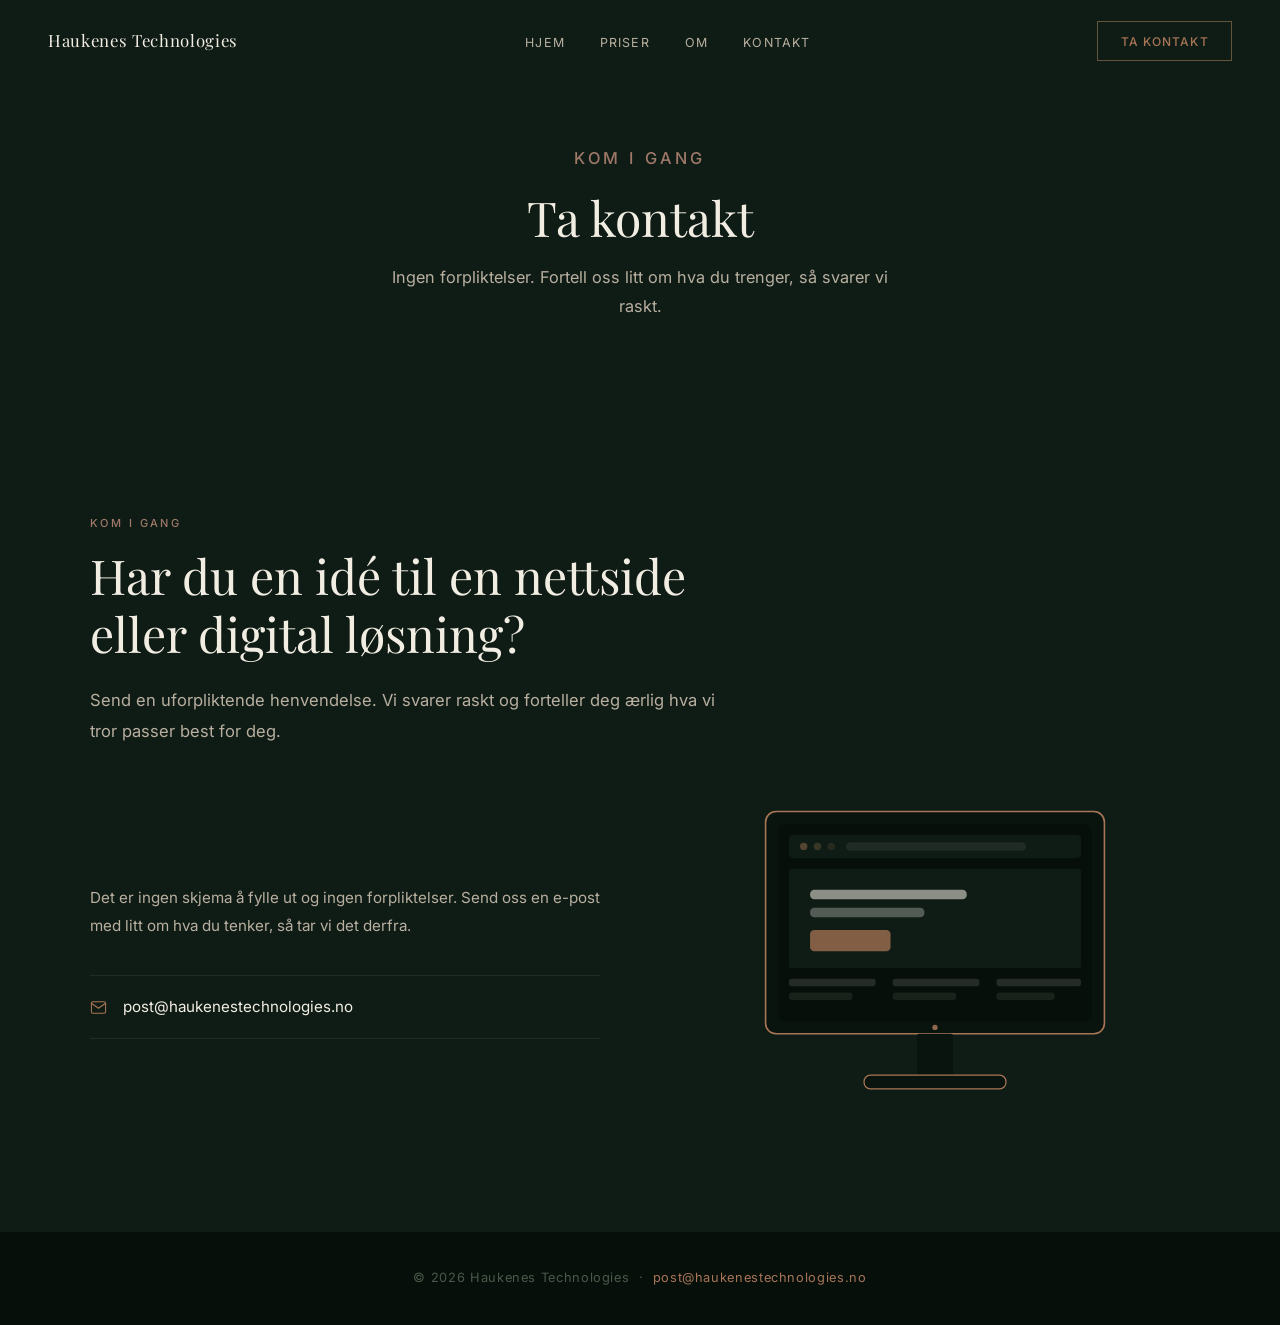
==== kontakt.html @ 160ecee9 "Restructure site into multiple pages - index.html: shorter, conversion-focused — new hero title, val" ====
<!DOCTYPE html>
<html lang="no">
<head>
  <meta charset="UTF-8" />
  <meta name="viewport" content="width=device-width, initial-scale=1.0" />
  <title>Kontakt – Haukenes Technologies</title>
  <meta name="description" content="Ta kontakt med Haukenes Technologies. Send en uforpliktende e-post, så svarer vi raskt." />
  <link rel="preconnect" href="https://fonts.googleapis.com" />
  <link rel="preconnect" href="https://fonts.gstatic.com" crossorigin />
  <link href="https://fonts.googleapis.com/css2?family=Inter:wght@300;400;500;600&family=Playfair+Display:ital,wght@0,400;0,500;1,400&display=swap" rel="stylesheet" />
  <link rel="stylesheet" href="public/style.css" />
</head>
<body>

<!-- NAV -->
<nav id="main-nav">
  <a href="/" class="nav-logo">Haukenes Technologies</a>
  <button class="nav-toggle" id="nav-toggle" aria-label="Meny" aria-expanded="false">
    <span></span><span></span><span></span>
  </button>
  <ul class="nav-links" id="nav-links">
    <li><a href="/">Hjem</a></li>
    <li><a href="priser.html">Priser</a></li>
    <li><a href="om.html">Om</a></li>
    <li><a href="kontakt.html">Kontakt</a></li>
    <li class="nav-cta-item">
      <a href="mailto:post@haukenestechnologies.no" class="btn-primary" style="font-size:0.8rem;">Ta kontakt</a>
    </li>
  </ul>
  <a href="mailto:post@haukenestechnologies.no" class="nav-cta">Ta kontakt</a>
</nav>

<!-- PAGE HERO -->
<div class="page-hero">
  <div class="container">
    <p class="section-label">Kom i gang</p>
    <h1>Ta kontakt</h1>
    <p>Ingen forpliktelser. Fortell oss litt om hva du trenger, så svarer vi raskt.</p>
  </div>
</div>

<!-- CONTACT -->
<section id="contact">
  <div class="container">
    <p class="section-label">Kom i gang</p>
    <h2>Har du en idé til en nettside<br>eller digital løsning?</h2>
    <p class="lead">Send en uforpliktende henvendelse. Vi svarer raskt og forteller deg ærlig hva vi tror passer best for deg.</p>
    <div class="contact-grid">
      <div class="contact-left">
        <p>Det er ingen skjema å fylle ut og ingen forpliktelser. Send oss en e-post med litt om hva du tenker, så tar vi det derfra.</p>
        <div class="contact-detail">
          <svg width="17" height="17" viewBox="0 0 24 24" fill="none" stroke="currentColor" stroke-width="1.5" stroke-linecap="round" stroke-linejoin="round">
            <path d="M4 4h16c1.1 0 2 .9 2 2v12c0 1.1-.9 2-2 2H4c-1.1 0-2-.9-2-2V6c0-1.1.9-2 2-2z"/><polyline points="22,6 12,13 2,6"/>
          </svg>
          <a href="mailto:post@haukenestechnologies.no">post@haukenestechnologies.no</a>
        </div>
      </div>
      <div class="contact-monitor">
        <svg viewBox="0 0 340 300" fill="none" xmlns="http://www.w3.org/2000/svg" aria-hidden="true">
          <rect x="10" y="8" width="320" height="210" rx="10" fill="#0A140E" stroke="#A87556" stroke-width="1.5"/>
          <rect x="22" y="20" width="296" height="186" rx="5" fill="#060F0A"/>
          <rect x="32" y="30" width="276" height="22" rx="4" fill="#0F1C15"/>
          <circle cx="46" cy="41" r="3.5" fill="#A87556" opacity="0.45"/>
          <circle cx="59" cy="41" r="3.5" fill="#A87556" opacity="0.28"/>
          <circle cx="72" cy="41" r="3.5" fill="#A87556" opacity="0.16"/>
          <rect x="86" y="37" width="170" height="8" rx="4" fill="#F2EDE3" opacity="0.07"/>
          <rect x="32" y="62" width="276" height="94" rx="3" fill="#0F1C15"/>
          <rect x="52" y="82" width="148" height="9" rx="4" fill="#F2EDE3" opacity="0.55"/>
          <rect x="52" y="99" width="108" height="9" rx="4" fill="#F2EDE3" opacity="0.3"/>
          <rect x="52" y="120" width="76" height="20" rx="4" fill="#A87556" opacity="0.75"/>
          <rect x="32" y="166" width="82" height="7" rx="3" fill="#F2EDE3" opacity="0.13"/>
          <rect x="32" y="179" width="60" height="7" rx="3" fill="#F2EDE3" opacity="0.08"/>
          <rect x="130" y="166" width="82" height="7" rx="3" fill="#F2EDE3" opacity="0.13"/>
          <rect x="130" y="179" width="60" height="7" rx="3" fill="#F2EDE3" opacity="0.08"/>
          <rect x="228" y="166" width="80" height="7" rx="3" fill="#F2EDE3" opacity="0.13"/>
          <rect x="228" y="179" width="55" height="7" rx="3" fill="#F2EDE3" opacity="0.08"/>
          <circle cx="170" cy="212" r="2.5" fill="#A87556" opacity="0.85"/>
          <rect x="153" y="218" width="34" height="42" rx="2" fill="#0A140E"/>
          <rect x="103" y="257" width="134" height="13" rx="6" fill="#0A140E" stroke="#A87556" stroke-width="1.2"/>
        </svg>
      </div>
    </div>
  </div>
</section>

<!-- FOOTER -->
<footer>
  <p>
    &copy; 2026 Haukenes Technologies &nbsp;&middot;&nbsp;
    <a href="mailto:post@haukenestechnologies.no">post@haukenestechnologies.no</a>
  </p>
</footer>

<script>
  const nav = document.getElementById('main-nav');
  const updateNav = () => nav.classList.toggle('scrolled', window.scrollY > 60);
  updateNav();
  window.addEventListener('scroll', updateNav, { passive: true });

  const toggle = document.getElementById('nav-toggle');
  const links  = document.getElementById('nav-links');
  toggle.addEventListener('click', () => {
    const open = links.classList.toggle('open');
    toggle.classList.toggle('open', open);
    toggle.setAttribute('aria-expanded', open);
    document.body.style.overflow = open ? 'hidden' : '';
  });
  links.querySelectorAll('a').forEach(a => {
    a.addEventListener('click', () => {
      links.classList.remove('open');
      toggle.classList.remove('open');
      toggle.setAttribute('aria-expanded', 'false');
      document.body.style.overflow = '';
    });
  });
</script>
</body>
</html>
---- public/style.css ----
*, *::before, *::after { box-sizing: border-box; margin: 0; padding: 0; }

:root {
  --navy:         #0F1C15;
  --beige:        #F2EDE3;
  --gold:         #A87556;
  --gold-light:   #C08D6E;
  --rose:         #9E7868;
  --gray-beige:   #B8AFA0;
  --muted:        #3A4D40;
  --border:       #DDD8CC;
  --light-bg:     #F7F3EB;
  --white:        #ffffff;
  --tier-bronze:  #9E6B3A;
  --tier-silver:  #7A8E88;
  --tier-gold:    #9A841E;
}

html { scroll-behavior: smooth; }

body {
  font-family: 'Inter', sans-serif;
  background: var(--light-bg);
  color: var(--navy);
  line-height: 1.75;
  font-size: 16px;
}

/* ── NAV ─────────────────────────────────────── */
nav {
  position: fixed;
  top: 0; left: 0; right: 0;
  z-index: 100;
  display: flex;
  align-items: center;
  justify-content: space-between;
  padding: 1.3rem 3rem;
  transition: background 0.4s, backdrop-filter 0.4s, box-shadow 0.4s;
}
nav.scrolled {
  background: rgba(15,28,21,0.94);
  backdrop-filter: blur(12px);
  box-shadow: 0 1px 0 rgba(255,255,255,0.06);
}
.nav-logo {
  font-family: 'Playfair Display', serif;
  font-size: 1.05rem;
  color: var(--beige);
  letter-spacing: 0.04em;
  text-decoration: none;
  flex-shrink: 0;
}
.nav-links {
  display: flex;
  gap: 2.2rem;
  list-style: none;
}
.nav-links a {
  color: var(--gray-beige);
  text-decoration: none;
  font-size: 0.78rem;
  font-weight: 400;
  letter-spacing: 0.09em;
  text-transform: uppercase;
  transition: color 0.2s;
}
.nav-links a:hover { color: var(--gold); }
.nav-cta-item { display: none; }

.nav-cta {
  display: inline-block;
  padding: 0.55rem 1.4rem;
  border: 1px solid rgba(171,132,91,0.55);
  color: var(--gold);
  text-decoration: none;
  font-size: 0.75rem;
  font-weight: 500;
  letter-spacing: 0.09em;
  text-transform: uppercase;
  transition: background 0.2s, color 0.2s;
}
.nav-cta:hover { background: var(--gold); color: var(--white); }

.nav-toggle {
  display: none;
  flex-direction: column;
  gap: 5px;
  background: none;
  border: none;
  cursor: pointer;
  padding: 4px;
  z-index: 101;
}
.nav-toggle span {
  display: block;
  width: 24px;
  height: 1.5px;
  background: var(--beige);
  transition: transform 0.3s, opacity 0.3s;
}
.nav-toggle.open span:nth-child(1) { transform: translateY(6.5px) rotate(45deg); }
.nav-toggle.open span:nth-child(2) { opacity: 0; }
.nav-toggle.open span:nth-child(3) { transform: translateY(-6.5px) rotate(-45deg); }

/* ── HERO ─────────────────────────────────────── */
#hero {
  position: relative;
  height: 100vh;
  min-height: 600px;
  display: flex;
  align-items: center;
  justify-content: center;
  overflow: hidden;
  background: var(--navy);
}
.hero-video {
  position: absolute;
  inset: 0;
  width: 100%;
  height: 100%;
  object-fit: cover;
  opacity: 0;
  transition: opacity 1.4s ease-in-out;
}
.hero-video.active { opacity: 0.48; }
.hero-overlay {
  position: absolute;
  inset: 0;
  background: linear-gradient(
    160deg,
    rgba(15,28,21,0.5) 0%,
    rgba(15,28,21,0.65) 55%,
    rgba(15,28,21,0.9) 100%
  );
}
.hero-content {
  position: relative;
  z-index: 2;
  text-align: center;
  padding: 0 1.5rem;
  max-width: 820px;
}
.hero-title {
  font-family: 'Playfair Display', serif;
  font-size: clamp(2.2rem, 5vw, 3.8rem);
  color: var(--beige);
  font-weight: 400;
  line-height: 1.15;
  letter-spacing: 0.01em;
  margin-bottom: 1.6rem;
}
.hero-sub {
  font-size: clamp(0.92rem, 1.7vw, 1.06rem);
  color: var(--gray-beige);
  font-weight: 300;
  max-width: 520px;
  margin: 0 auto 3rem;
  line-height: 1.85;
  opacity: 0.88;
}
.hero-cta {
  display: flex;
  gap: 1rem;
  justify-content: center;
  flex-wrap: wrap;
}

.scroll-hint {
  position: absolute;
  bottom: 2.8rem;
  left: 50%;
  transform: translateX(-50%);
  z-index: 2;
  display: flex;
  flex-direction: column;
  align-items: center;
  gap: 8px;
  color: var(--gray-beige);
  font-size: 0.62rem;
  letter-spacing: 0.16em;
  text-transform: uppercase;
  opacity: 0.4;
}
.scroll-hint::after {
  content: '';
  display: block;
  width: 1px;
  height: 40px;
  background: var(--gray-beige);
  animation: scrollLine 1.8s ease-in-out infinite;
}
@keyframes scrollLine {
  0%   { opacity: 0; transform: scaleY(0); transform-origin: top; }
  50%  { opacity: 1; transform: scaleY(1); transform-origin: top; }
  100% { opacity: 0; transform: scaleY(1); transform-origin: bottom; }
}

/* ── PAGE HERO (sub-pages) ───────────────────── */
.page-hero {
  background: var(--navy);
  padding: 9rem 1.5rem 5rem;
  text-align: center;
}
.page-hero .section-label { color: var(--rose); margin-bottom: 1rem; }
.page-hero h1 {
  font-family: 'Playfair Display', serif;
  font-size: clamp(2rem, 4vw, 3rem);
  color: var(--beige);
  font-weight: 400;
  line-height: 1.2;
  margin-bottom: 1rem;
}
.page-hero p {
  color: var(--gray-beige);
  font-size: 1.02rem;
  max-width: 540px;
  margin: 0 auto;
  line-height: 1.8;
}

/* ── BUTTONS ─────────────────────────────────── */
.btn-primary {
  display: inline-block;
  padding: 0.9rem 2.4rem;
  background: rgba(168,117,86,0.72);
  color: var(--beige);
  text-decoration: none;
  font-size: 0.8rem;
  font-weight: 500;
  letter-spacing: 0.1em;
  text-transform: uppercase;
  border: 1px solid rgba(168,117,86,0.4);
  cursor: pointer;
  transition: background 0.25s, transform 0.2s;
}
.btn-primary:hover { background: rgba(168,117,86,0.88); transform: translateY(-1px); }

.btn-outline {
  display: inline-block;
  padding: 0.9rem 2.4rem;
  border: 1px solid rgba(171,132,91,0.65);
  color: var(--gold);
  text-decoration: none;
  font-size: 0.8rem;
  font-weight: 500;
  letter-spacing: 0.1em;
  text-transform: uppercase;
  background: transparent;
  cursor: pointer;
  transition: background 0.25s, color 0.25s, border-color 0.25s, transform 0.2s;
}
.btn-outline:hover { background: var(--gold); color: var(--white); border-color: var(--gold); transform: translateY(-1px); }

.btn-outline-light {
  display: inline-block;
  padding: 0.9rem 2.4rem;
  border: 1px solid rgba(237,234,226,0.35);
  color: var(--beige);
  text-decoration: none;
  font-size: 0.8rem;
  font-weight: 500;
  letter-spacing: 0.1em;
  text-transform: uppercase;
  background: transparent;
  cursor: pointer;
  transition: background 0.25s, border-color 0.25s, transform 0.2s;
}
.btn-outline-light:hover { background: rgba(255,255,255,0.08); border-color: rgba(237,234,226,0.6); transform: translateY(-1px); }

/* ── SHARED ───────────────────────────────────── */
section { padding: 7rem 1.5rem; }
.container { max-width: 1100px; margin: 0 auto; }

.section-label {
  font-size: 0.69rem;
  letter-spacing: 0.22em;
  text-transform: uppercase;
  color: var(--gold);
  font-weight: 500;
  margin-bottom: 0.9rem;
}
h2 {
  font-family: 'Playfair Display', serif;
  font-size: clamp(1.9rem, 4vw, 3rem);
  font-weight: 400;
  line-height: 1.2;
  margin-bottom: 1.4rem;
  color: var(--navy);
}
.lead {
  font-size: 1.04rem;
  color: var(--muted);
  max-width: 640px;
  line-height: 1.85;
}

/* ── SERVICES ─────────────────────────────────── */
#services { background: var(--light-bg); }

.value-grid {
  display: grid;
  grid-template-columns: repeat(4, 1fr);
  gap: 1.5rem;
  margin-top: 3.5rem;
}
.value-card {
  background: var(--white);
  border: 1px solid var(--border);
  border-radius: 3px;
  padding: 2.4rem 2rem 2.2rem;
  display: flex;
  flex-direction: column;
  gap: 1.2rem;
  transition: transform 0.24s ease, box-shadow 0.24s ease;
}
.value-card:hover {
  transform: translateY(-4px);
  box-shadow: 0 8px 28px rgba(15,28,21,0.08);
}
.value-icon { width: 52px; height: 52px; color: var(--gold); flex-shrink: 0; }
.value-card h3 {
  font-family: 'Playfair Display', serif;
  font-size: 1.15rem;
  font-weight: 400;
  color: var(--navy);
  margin: 0;
}
.value-card p { font-size: 0.885rem; color: var(--muted); line-height: 1.8; margin: 0; }

/* ── PRICE TEASER ─────────────────────────────── */
#price-teaser { background: var(--beige); }

.price-teaser-grid {
  display: grid;
  grid-template-columns: repeat(3, 1fr);
  margin-top: 2.5rem;
  margin-bottom: 2.5rem;
  border: 1px solid var(--border);
  border-radius: 3px;
  overflow: hidden;
}
.price-teaser-card {
  padding: 2.2rem 2rem;
  display: flex;
  flex-direction: column;
  gap: 0.5rem;
  border-right: 1px solid var(--border);
  background: var(--white);
}
.price-teaser-card:last-child { border-right: none; }
.price-teaser-card.featured { background: #F0E9DE; }
.ptc-name {
  font-size: 0.72rem;
  letter-spacing: 0.1em;
  color: var(--muted);
  text-transform: uppercase;
  font-weight: 500;
}
.ptc-price {
  font-family: 'Playfair Display', serif;
  font-size: 1.8rem;
  color: var(--navy);
  font-weight: 400;
}
.ptc-price strong { font-weight: 500; }
.ptc-label { font-size: 0.7rem; color: var(--rose); letter-spacing: 0.04em; }
.price-teaser-cta { text-align: center; }

/* ── PROCESS ──────────────────────────────────── */
#process { background: var(--navy); }
#process h2 { color: var(--beige); }
#process .section-label { color: var(--rose); }
#process .lead { color: var(--gray-beige); max-width: 620px; }

.tier-grid {
  display: grid;
  grid-template-columns: 1fr 56px 1fr 56px 1fr;
  align-items: start;
  margin-top: 4rem;
  gap: 0;
}
.tier-connector {
  display: flex;
  align-items: center;
  justify-content: center;
  padding-top: 88px;
}
.tier-connector svg { opacity: 0.28; }
.tier-card { display: flex; flex-direction: column; align-items: center; gap: 1.6rem; }
.tier-monitor {
  width: 100%;
  max-width: 260px;
  height: auto;
  display: block;
  transition: transform 0.28s ease, filter 0.28s ease;
}
.tier-card:hover .tier-monitor { transform: translateY(-5px); filter: brightness(1.1); }
.tier-badge {
  font-size: 0.62rem;
  letter-spacing: 0.2em;
  text-transform: uppercase;
  font-weight: 600;
  padding: 0.3rem 1rem;
  border-radius: 2px;
}
.tier-card--bronze .tier-badge { color: var(--tier-bronze); border: 1px solid rgba(158,107,58,0.45); background: rgba(158,107,58,0.07); }
.tier-card--silver .tier-badge { color: var(--tier-silver); border: 1px solid rgba(122,142,136,0.45); background: rgba(122,142,136,0.07); }
.tier-card--gold   .tier-badge { color: var(--tier-gold);   border: 1px solid rgba(154,132,30,0.45);  background: rgba(154,132,30,0.07); }
.tier-info { text-align: center; max-width: 260px; }
.tier-info h3 { font-family: 'Playfair Display', serif; font-size: 1.25rem; font-weight: 400; color: var(--beige); margin-bottom: 0.3rem; }
.tier-info h4 { font-size: 0.72rem; font-weight: 500; letter-spacing: 0.1em; text-transform: uppercase; color: var(--gray-beige); margin-bottom: 0.9rem; }
.tier-info p { font-size: 0.855rem; color: var(--gray-beige); line-height: 1.8; }

/* ── PRICING ──────────────────────────────────── */
#pricing { background: var(--beige); }

.pricing-grid {
  display: grid;
  grid-template-columns: repeat(3, 1fr);
  gap: 1.5rem;
  margin-top: 3.5rem;
  align-items: stretch;
}
.price-card {
  background: var(--white);
  border: 1px solid var(--border);
  border-radius: 3px;
  padding: 2.4rem 2.2rem 2.2rem;
  display: flex;
  flex-direction: column;
}
.price-card.featured {
  background: #F0E9DE;
  border-color: var(--gold);
  box-shadow: 0 6px 32px rgba(15,28,21,0.09);
}
.card-tier { font-size: 0.63rem; letter-spacing: 0.18em; text-transform: uppercase; font-weight: 600; margin-bottom: 0.7rem; color: var(--gold); }
.price-card.featured .card-tier {
  display: inline-block;
  background: var(--gold);
  color: var(--white);
  padding: 0.25rem 0.75rem;
  border-radius: 2px;
  margin-bottom: 1rem;
}
.price-card h3 { font-family: 'Playfair Display', serif; font-size: 1.4rem; font-weight: 400; color: var(--navy); margin-bottom: 0.7rem; }
.price-for { font-size: 0.84rem; color: var(--muted); line-height: 1.65; padding-bottom: 1.2rem; border-bottom: 1px solid var(--border); margin-bottom: 1.4rem; }
.price-amount { font-size: 2rem; font-weight: 300; color: var(--navy); letter-spacing: -0.02em; margin-bottom: 0.15rem; }
.price-amount strong { font-weight: 600; }
.price-note { font-size: 0.73rem; color: #7A8A78; margin-bottom: 1.6rem; }
.price-features { list-style: none; flex: 1; margin-bottom: 1.4rem; }
.price-features li {
  font-size: 0.87rem;
  color: var(--muted);
  padding: 0.48rem 0;
  border-bottom: 1px solid #E8E3D8;
  display: flex;
  align-items: flex-start;
  gap: 0.65rem;
}
.price-features li:last-child { border-bottom: none; }
.price-features li svg { color: var(--gold); flex-shrink: 0; margin-top: 3px; }
.price-disclaimer { font-size: 0.73rem; color: #8A9A88; line-height: 1.6; padding-top: 1rem; border-top: 1px solid var(--border); margin-bottom: 1.6rem; }

/* ── HANDOVER ─────────────────────────────────── */
#handover { background: var(--light-bg); }

.assurance-grid { display: grid; grid-template-columns: repeat(3, 1fr); gap: 1.5rem; margin-top: 3rem; }
.assurance-card {
  display: flex;
  flex-direction: column;
  gap: 0.9rem;
  padding: 2rem 1.8rem;
  background: var(--white);
  border: 1px solid var(--border);
  border-radius: 3px;
}
.assurance-icon { width: 42px; height: 42px; color: var(--gold); flex-shrink: 0; }
.assurance-card h4 { font-size: 0.95rem; font-weight: 600; color: var(--navy); margin: 0; }
.assurance-card p { font-size: 0.875rem; color: var(--muted); line-height: 1.75; margin: 0; }
.assurance-note {
  margin-top: 2rem;
  padding: 1.2rem 1.8rem;
  border-left: 3px solid var(--gold);
  background: rgba(168,117,86,0.06);
  font-size: 0.94rem;
  font-style: italic;
  color: var(--navy);
  line-height: 1.7;
}

/* ── ABOUT ────────────────────────────────────── */
#about { background: var(--beige); }
.about-grid { display: grid; grid-template-columns: 380px 1fr; gap: 5rem; align-items: center; }
.about-img { width: 100%; aspect-ratio: 3 / 4; object-fit: cover; object-position: center top; border-radius: 4px; display: block; }
.about-text h2 { margin-bottom: 1.4rem; }
.about-text p { margin-bottom: 1.1rem; color: var(--muted); }
.about-text p:last-of-type { margin-bottom: 2rem; }

/* ── CONTACT ──────────────────────────────────── */
#contact { background: var(--navy); }
#contact h2 { color: var(--beige); }
#contact .section-label { color: var(--rose); }
#contact .lead { color: var(--gray-beige); }

.contact-grid { display: grid; grid-template-columns: 1fr 1fr; gap: 5rem; margin-top: 3.5rem; align-items: center; }
.contact-left p { font-size: 0.95rem; color: var(--gray-beige); line-height: 1.85; margin-bottom: 2.2rem; }
.contact-detail {
  display: flex;
  align-items: center;
  gap: 1rem;
  padding: 1.1rem 0;
  border-bottom: 1px solid rgba(255,255,255,0.07);
}
.contact-detail:first-of-type { border-top: 1px solid rgba(255,255,255,0.07); }
.contact-detail svg { color: var(--gold); flex-shrink: 0; }
.contact-detail a { color: var(--beige); text-decoration: none; font-size: 0.95rem; transition: color 0.2s; }
.contact-detail a:hover { color: var(--gold); }
.contact-monitor { display: flex; justify-content: center; align-items: center; }
.contact-monitor svg { width: 100%; max-width: 360px; height: auto; }

/* ── FOOTER ───────────────────────────────────── */
footer {
  background: #060F0A;
  color: #4A5A4A;
  text-align: center;
  padding: 2.2rem 1.5rem;
  font-size: 0.8rem;
  letter-spacing: 0.05em;
}
footer a { color: var(--gold); text-decoration: none; }
footer a:hover { text-decoration: underline; }

/* ── RESPONSIVE ───────────────────────────────── */
@media (max-width: 1000px) {
  .pricing-grid { grid-template-columns: 1fr; max-width: 480px; margin-left: auto; margin-right: auto; }
  .price-teaser-grid { grid-template-columns: 1fr; }
}

@media (max-width: 900px) {
  .value-grid { grid-template-columns: repeat(2, 1fr); }
  .tier-grid { grid-template-columns: 1fr; gap: 2.5rem; }
  .tier-connector { display: none; }
  .about-grid { grid-template-columns: 1fr; gap: 3rem; }
}

@media (max-width: 768px) {
  nav { padding: 1.1rem 1.5rem; }
  .nav-links { display: none; }
  .nav-cta   { display: none; }
  .nav-toggle { display: flex; }

  .nav-links.open {
    display: flex;
    flex-direction: column;
    position: fixed;
    inset: 0;
    background: var(--navy);
    align-items: center;
    justify-content: center;
    gap: 2.8rem;
    z-index: 99;
  }
  .nav-links.open a { font-size: 1.1rem; color: var(--beige); }
  .nav-cta-item { display: block; }

  section { padding: 5rem 1.3rem; }

  .contact-grid { grid-template-columns: 1fr; gap: 3rem; }
  .contact-monitor { display: none; }
  .assurance-grid { grid-template-columns: 1fr; }

  .hero-cta { flex-direction: column; align-items: center; }
  .hero-cta a { width: 100%; max-width: 260px; text-align: center; }
}

@media (max-width: 480px) {
  .value-grid { grid-template-columns: 1fr; }
}

@media (prefers-reduced-motion: reduce) {
  html { scroll-behavior: auto; }
  .hero-video { display: none; }
  .scroll-hint::after { animation: none; }
  .btn-primary:hover,
  .btn-outline:hover,
  .btn-outline-light:hover { transform: none; }
}
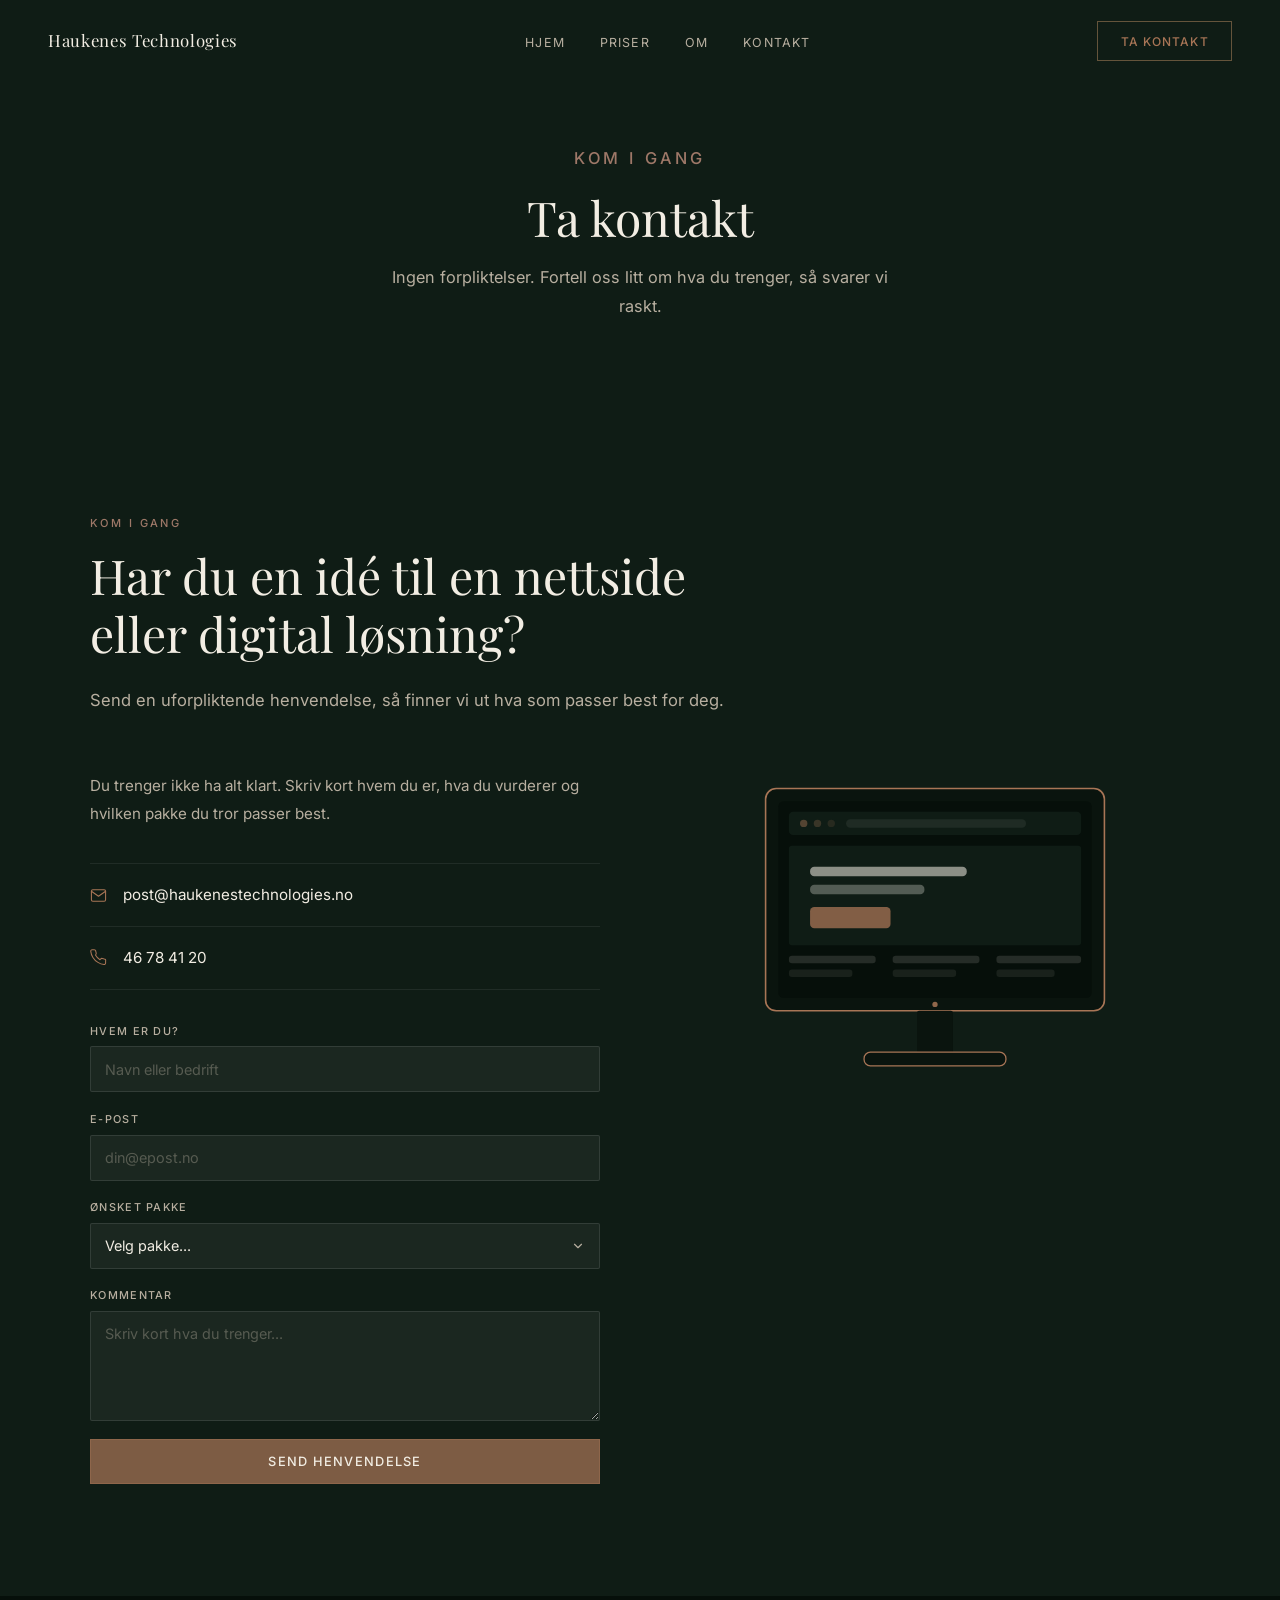
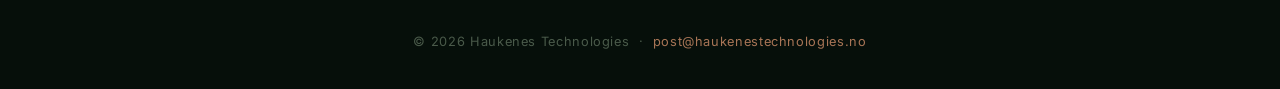
==== commit d94890c1: "Add phone number and contact form to all contact sections - Phone 46 78 41 20 added with tel-link an" ====
--- a/kontakt.html
+++ b/kontakt.html
@@ -44,16 +44,48 @@
   <div class="container">
     <p class="section-label">Kom i gang</p>
     <h2>Har du en idé til en nettside<br>eller digital løsning?</h2>
-    <p class="lead">Send en uforpliktende henvendelse. Vi svarer raskt og forteller deg ærlig hva vi tror passer best for deg.</p>
+    <p class="lead">Send en uforpliktende henvendelse, så finner vi ut hva som passer best for deg.</p>
     <div class="contact-grid">
       <div class="contact-left">
-        <p>Det er ingen skjema å fylle ut og ingen forpliktelser. Send oss en e-post med litt om hva du tenker, så tar vi det derfra.</p>
+        <p>Du trenger ikke ha alt klart. Skriv kort hvem du er, hva du vurderer og hvilken pakke du tror passer best.</p>
         <div class="contact-detail">
-          <svg width="17" height="17" viewBox="0 0 24 24" fill="none" stroke="currentColor" stroke-width="1.5" stroke-linecap="round" stroke-linejoin="round">
+          <svg width="17" height="17" viewBox="0 0 24 24" fill="none" stroke="currentColor" stroke-width="1.5" stroke-linecap="round" stroke-linejoin="round" aria-hidden="true">
             <path d="M4 4h16c1.1 0 2 .9 2 2v12c0 1.1-.9 2-2 2H4c-1.1 0-2-.9-2-2V6c0-1.1.9-2 2-2z"/><polyline points="22,6 12,13 2,6"/>
           </svg>
           <a href="mailto:post@haukenestechnologies.no">post@haukenestechnologies.no</a>
         </div>
+        <div class="contact-detail">
+          <svg width="17" height="17" viewBox="0 0 24 24" fill="none" stroke="currentColor" stroke-width="1.5" stroke-linecap="round" stroke-linejoin="round" aria-hidden="true">
+            <path d="M22 16.92v3a2 2 0 0 1-2.18 2 19.79 19.79 0 0 1-8.63-3.07A19.5 19.5 0 0 1 4.1 12 19.79 19.79 0 0 1 1.08 3.42 2 2 0 0 1 3 1h3a2 2 0 0 1 2 1.72 12.84 12.84 0 0 0 .7 2.81 2 2 0 0 1-.45 2.11L7.91 8.96a16 16 0 0 0 6.13 6.13l1.27-1.27a2 2 0 0 1 2.11-.45 12.84 12.84 0 0 0 2.81.7A2 2 0 0 1 22 16.92z"/>
+          </svg>
+          <a href="tel:+4746784120">46 78 41 20</a>
+        </div>
+        <!-- Sett inn form action når form-handler er klar (f.eks. Formspree: action="https://formspree.io/f/din-id") -->
+        <form class="contact-form" action="mailto:post@haukenestechnologies.no" method="POST" enctype="text/plain">
+          <div class="form-group">
+            <label for="knt-name">Hvem er du?</label>
+            <input type="text" id="knt-name" name="name" placeholder="Navn eller bedrift" autocomplete="name" />
+          </div>
+          <div class="form-group">
+            <label for="knt-email">E-post</label>
+            <input type="email" id="knt-email" name="email" placeholder="din@epost.no" autocomplete="email" />
+          </div>
+          <div class="form-group">
+            <label for="knt-package">Ønsket pakke</label>
+            <select id="knt-package" name="package">
+              <option value="">Velg pakke...</option>
+              <option value="Enkel nettside">Enkel nettside</option>
+              <option value="Komplett nettside">Komplett nettside</option>
+              <option value="Premium løsning">Premium løsning</option>
+              <option value="Usikker / ønsker anbefaling">Usikker / ønsker anbefaling</option>
+            </select>
+          </div>
+          <div class="form-group">
+            <label for="knt-message">Kommentar</label>
+            <textarea id="knt-message" name="message" placeholder="Skriv kort hva du trenger..."></textarea>
+          </div>
+          <button type="submit" class="contact-submit">Send henvendelse</button>
+        </form>
       </div>
       <div class="contact-monitor">
         <svg viewBox="0 0 340 300" fill="none" xmlns="http://www.w3.org/2000/svg" aria-hidden="true">
--- a/public/style.css
+++ b/public/style.css
@@ -503,7 +503,7 @@
 #contact .section-label { color: var(--rose); }
 #contact .lead { color: var(--gray-beige); }
 
-.contact-grid { display: grid; grid-template-columns: 1fr 1fr; gap: 5rem; margin-top: 3.5rem; align-items: center; }
+.contact-grid { display: grid; grid-template-columns: 1fr 1fr; gap: 5rem; margin-top: 3.5rem; align-items: start; }
 .contact-left p { font-size: 0.95rem; color: var(--gray-beige); line-height: 1.85; margin-bottom: 2.2rem; }
 .contact-detail {
   display: flex;
@@ -516,8 +516,77 @@
 .contact-detail svg { color: var(--gold); flex-shrink: 0; }
 .contact-detail a { color: var(--beige); text-decoration: none; font-size: 0.95rem; transition: color 0.2s; }
 .contact-detail a:hover { color: var(--gold); }
-.contact-monitor { display: flex; justify-content: center; align-items: center; }
+.contact-monitor { display: flex; justify-content: center; align-items: flex-start; padding-top: 0.5rem; }
 .contact-monitor svg { width: 100%; max-width: 360px; height: auto; }
+
+/* ── CONTACT FORM ─────────────────────────────── */
+.contact-form { margin-top: 2rem; }
+.form-group {
+  display: flex;
+  flex-direction: column;
+  gap: 0.35rem;
+  margin-bottom: 1.1rem;
+}
+.form-group label {
+  font-size: 0.68rem;
+  letter-spacing: 0.12em;
+  text-transform: uppercase;
+  color: var(--gray-beige);
+  font-weight: 500;
+}
+.form-group input,
+.form-group select,
+.form-group textarea {
+  background: rgba(255,255,255,0.05);
+  border: 1px solid rgba(255,255,255,0.1);
+  border-radius: 2px;
+  padding: 0.7rem 0.9rem;
+  color: var(--beige);
+  font-family: 'Inter', sans-serif;
+  font-size: 0.9rem;
+  line-height: 1.5;
+  outline: none;
+  transition: border-color 0.2s, background 0.2s;
+  width: 100%;
+}
+.form-group input::placeholder,
+.form-group textarea::placeholder { color: rgba(184,175,160,0.38); }
+.form-group input:focus,
+.form-group select:focus,
+.form-group textarea:focus {
+  border-color: rgba(168,117,86,0.65);
+  background: rgba(255,255,255,0.07);
+}
+.form-group select {
+  appearance: none;
+  -webkit-appearance: none;
+  cursor: pointer;
+  background-image: url("data:image/svg+xml,%3Csvg xmlns='http://www.w3.org/2000/svg' width='12' height='12' viewBox='0 0 24 24' fill='none' stroke='%23B8AFA0' stroke-width='2' stroke-linecap='round' stroke-linejoin='round'%3E%3Cpolyline points='6 9 12 15 18 9'/%3E%3C/svg%3E");
+  background-repeat: no-repeat;
+  background-position: right 0.85rem center;
+  background-size: 14px;
+  padding-right: 2.4rem;
+}
+.form-group select option { background: var(--navy); color: var(--beige); }
+.form-group textarea { resize: vertical; min-height: 110px; }
+.contact-submit {
+  display: block;
+  width: 100%;
+  padding: 0.9rem 2.4rem;
+  background: rgba(168,117,86,0.72);
+  color: var(--beige);
+  font-family: 'Inter', sans-serif;
+  font-size: 0.8rem;
+  font-weight: 500;
+  letter-spacing: 0.1em;
+  text-transform: uppercase;
+  border: 1px solid rgba(168,117,86,0.4);
+  border-radius: 0;
+  cursor: pointer;
+  transition: background 0.25s, transform 0.2s;
+  margin-top: 0.4rem;
+}
+.contact-submit:hover { background: rgba(168,117,86,0.88); transform: translateY(-1px); }
 
 /* ── FOOTER ───────────────────────────────────── */
 footer {
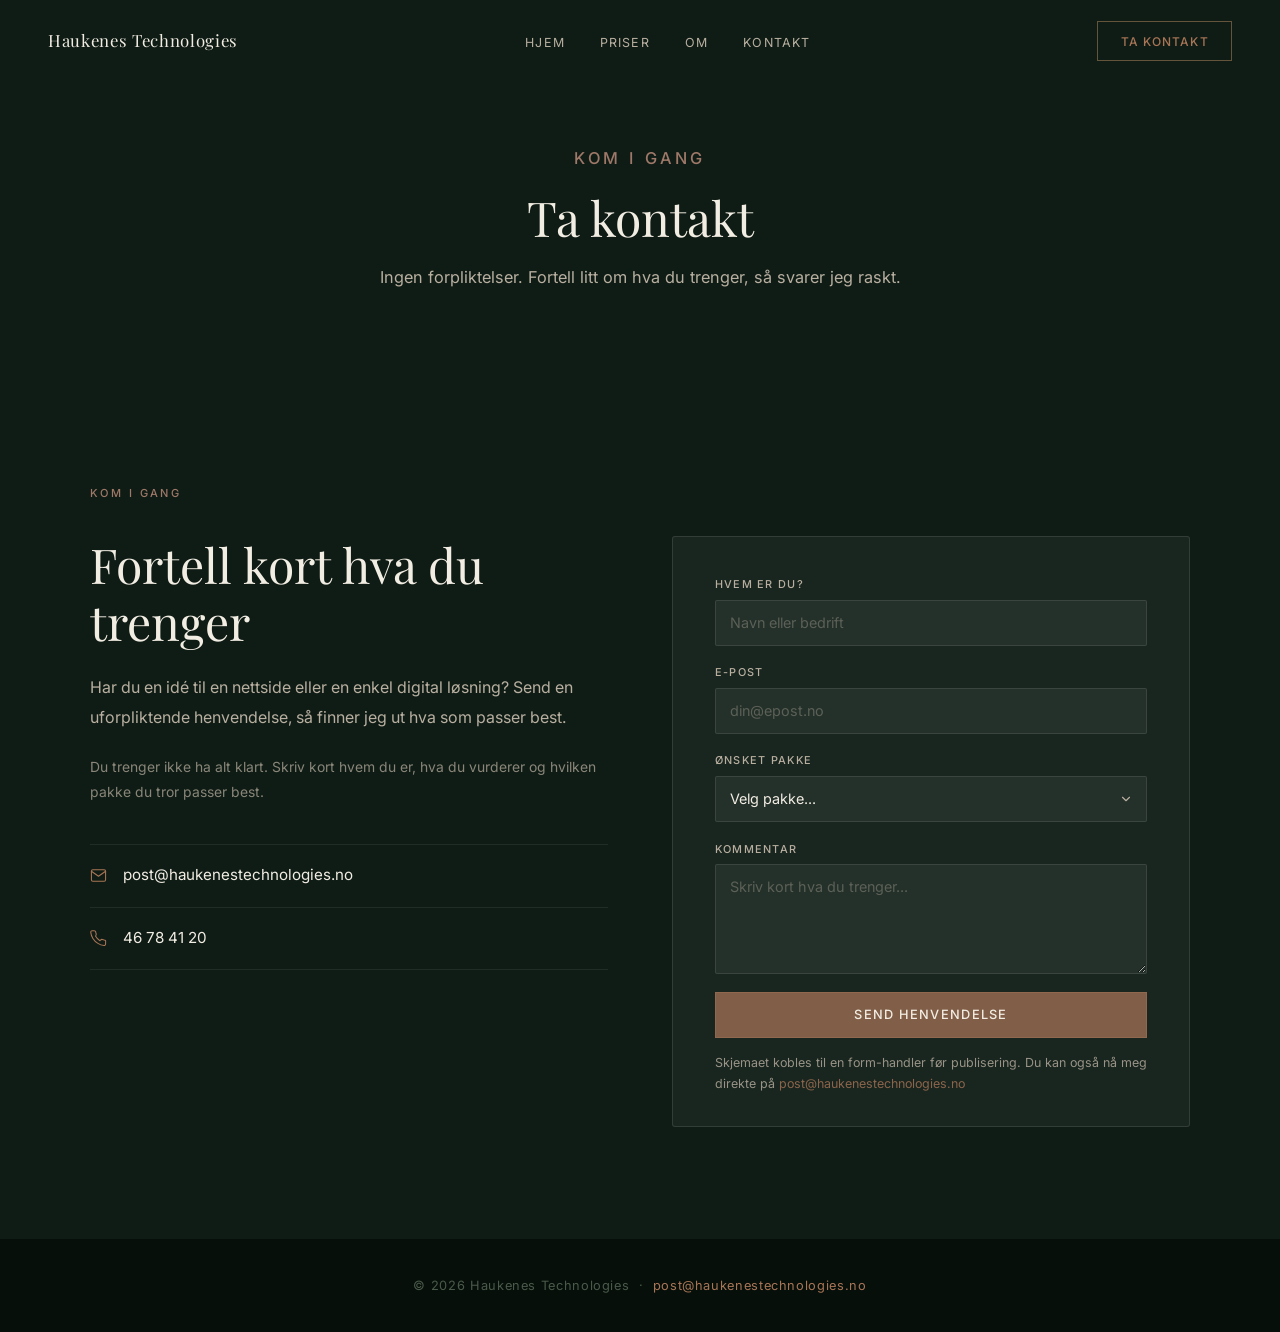
==== commit c46071ed: "Redesign hero hierarchy, kontaktside layout og stilrensing - Hero: Haukenes Technologies er nå klar " ====
--- a/kontakt.html
+++ b/kontakt.html
@@ -4,11 +4,12 @@
   <meta charset="UTF-8" />
   <meta name="viewport" content="width=device-width, initial-scale=1.0" />
   <title>Kontakt – Haukenes Technologies</title>
-  <meta name="description" content="Ta kontakt med Haukenes Technologies. Send en uforpliktende e-post, så svarer vi raskt." />
+  <meta name="description" content="Ta kontakt med Haukenes Technologies. Send en uforpliktende e-post, så svarer jeg raskt." />
   <link rel="preconnect" href="https://fonts.googleapis.com" />
   <link rel="preconnect" href="https://fonts.gstatic.com" crossorigin />
   <link href="https://fonts.googleapis.com/css2?family=Inter:wght@300;400;500;600&family=Playfair+Display:ital,wght@0,400;0,500;1,400&display=swap" rel="stylesheet" />
   <link rel="stylesheet" href="public/style.css" />
+  <link rel="icon" href="data:image/svg+xml,<svg xmlns='http://www.w3.org/2000/svg' viewBox='0 0 32 32'><rect width='32' height='32' rx='4' fill='%230F1C15'/><text x='16' y='23' text-anchor='middle' font-family='Georgia,serif' font-size='22' fill='%23F2EDE3'>H</text></svg>">
 </head>
 <body>
 
@@ -35,7 +36,7 @@
   <div class="container">
     <p class="section-label">Kom i gang</p>
     <h1>Ta kontakt</h1>
-    <p>Ingen forpliktelser. Fortell oss litt om hva du trenger, så svarer vi raskt.</p>
+    <p>Ingen forpliktelser. Fortell litt om hva du trenger, så svarer jeg raskt.</p>
   </div>
 </div>
 
@@ -43,11 +44,12 @@
 <section id="contact">
   <div class="container">
     <p class="section-label">Kom i gang</p>
-    <h2>Har du en idé til en nettside<br>eller digital løsning?</h2>
-    <p class="lead">Send en uforpliktende henvendelse, så finner vi ut hva som passer best for deg.</p>
-    <div class="contact-grid">
+    <div class="contact-grid contact-page-grid">
+
       <div class="contact-left">
-        <p>Du trenger ikke ha alt klart. Skriv kort hvem du er, hva du vurderer og hvilken pakke du tror passer best.</p>
+        <h2>Fortell kort hva du trenger</h2>
+        <p class="contact-lead">Har du en idé til en nettside eller en enkel digital løsning? Send en uforpliktende henvendelse, så finner jeg ut hva som passer best.</p>
+        <p class="contact-helper">Du trenger ikke ha alt klart. Skriv kort hvem du er, hva du vurderer og hvilken pakke du tror passer best.</p>
         <div class="contact-detail">
           <svg width="17" height="17" viewBox="0 0 24 24" fill="none" stroke="currentColor" stroke-width="1.5" stroke-linecap="round" stroke-linejoin="round" aria-hidden="true">
             <path d="M4 4h16c1.1 0 2 .9 2 2v12c0 1.1-.9 2-2 2H4c-1.1 0-2-.9-2-2V6c0-1.1.9-2 2-2z"/><polyline points="22,6 12,13 2,6"/>
@@ -60,8 +62,11 @@
           </svg>
           <a href="tel:+4746784120">46 78 41 20</a>
         </div>
-        <!-- Sett inn form action når form-handler er klar (f.eks. Formspree: action="https://formspree.io/f/din-id") -->
-        <form class="contact-form" action="mailto:post@haukenestechnologies.no" method="POST" enctype="text/plain">
+      </div>
+
+      <div class="contact-form-panel">
+        <!-- TODO: Bytt REPLACE_ME med din Formspree ID (formspree.io/f/<ID>) -->
+        <form class="contact-form" action="https://formspree.io/f/REPLACE_ME" method="POST">
           <div class="form-group">
             <label for="knt-name">Hvem er du?</label>
             <input type="text" id="knt-name" name="name" placeholder="Navn eller bedrift" autocomplete="name" />
@@ -86,31 +91,9 @@
           </div>
           <button type="submit" class="contact-submit">Send henvendelse</button>
         </form>
+        <p class="form-note">Skjemaet kobles til en form-handler før publisering. Du kan også nå meg direkte på <a href="mailto:post@haukenestechnologies.no">post@haukenestechnologies.no</a></p>
       </div>
-      <div class="contact-monitor">
-        <svg viewBox="0 0 340 300" fill="none" xmlns="http://www.w3.org/2000/svg" aria-hidden="true">
-          <rect x="10" y="8" width="320" height="210" rx="10" fill="#0A140E" stroke="#A87556" stroke-width="1.5"/>
-          <rect x="22" y="20" width="296" height="186" rx="5" fill="#060F0A"/>
-          <rect x="32" y="30" width="276" height="22" rx="4" fill="#0F1C15"/>
-          <circle cx="46" cy="41" r="3.5" fill="#A87556" opacity="0.45"/>
-          <circle cx="59" cy="41" r="3.5" fill="#A87556" opacity="0.28"/>
-          <circle cx="72" cy="41" r="3.5" fill="#A87556" opacity="0.16"/>
-          <rect x="86" y="37" width="170" height="8" rx="4" fill="#F2EDE3" opacity="0.07"/>
-          <rect x="32" y="62" width="276" height="94" rx="3" fill="#0F1C15"/>
-          <rect x="52" y="82" width="148" height="9" rx="4" fill="#F2EDE3" opacity="0.55"/>
-          <rect x="52" y="99" width="108" height="9" rx="4" fill="#F2EDE3" opacity="0.3"/>
-          <rect x="52" y="120" width="76" height="20" rx="4" fill="#A87556" opacity="0.75"/>
-          <rect x="32" y="166" width="82" height="7" rx="3" fill="#F2EDE3" opacity="0.13"/>
-          <rect x="32" y="179" width="60" height="7" rx="3" fill="#F2EDE3" opacity="0.08"/>
-          <rect x="130" y="166" width="82" height="7" rx="3" fill="#F2EDE3" opacity="0.13"/>
-          <rect x="130" y="179" width="60" height="7" rx="3" fill="#F2EDE3" opacity="0.08"/>
-          <rect x="228" y="166" width="80" height="7" rx="3" fill="#F2EDE3" opacity="0.13"/>
-          <rect x="228" y="179" width="55" height="7" rx="3" fill="#F2EDE3" opacity="0.08"/>
-          <circle cx="170" cy="212" r="2.5" fill="#A87556" opacity="0.85"/>
-          <rect x="153" y="218" width="34" height="42" rx="2" fill="#0A140E"/>
-          <rect x="103" y="257" width="134" height="13" rx="6" fill="#0A140E" stroke="#A87556" stroke-width="1.2"/>
-        </svg>
-      </div>
+
     </div>
   </div>
 </section>
@@ -131,19 +114,35 @@
 
   const toggle = document.getElementById('nav-toggle');
   const links  = document.getElementById('nav-links');
+  let savedScrollY = 0;
+
+  function openMenu() {
+    savedScrollY = window.scrollY;
+    links.classList.add('open');
+    toggle.classList.add('open');
+    toggle.setAttribute('aria-expanded', 'true');
+    nav.classList.add('menu-open');
+    document.body.style.position = 'fixed';
+    document.body.style.top      = `-${savedScrollY}px`;
+    document.body.style.width    = '100%';
+  }
+
+  function closeMenu() {
+    links.classList.remove('open');
+    toggle.classList.remove('open');
+    toggle.setAttribute('aria-expanded', 'false');
+    nav.classList.remove('menu-open');
+    document.body.style.position = '';
+    document.body.style.top      = '';
+    document.body.style.width    = '';
+    window.scrollTo(0, savedScrollY);
+  }
+
   toggle.addEventListener('click', () => {
-    const open = links.classList.toggle('open');
-    toggle.classList.toggle('open', open);
-    toggle.setAttribute('aria-expanded', open);
-    document.body.style.overflow = open ? 'hidden' : '';
+    if (links.classList.contains('open')) closeMenu(); else openMenu();
   });
   links.querySelectorAll('a').forEach(a => {
-    a.addEventListener('click', () => {
-      links.classList.remove('open');
-      toggle.classList.remove('open');
-      toggle.setAttribute('aria-expanded', 'false');
-      document.body.style.overflow = '';
-    });
+    a.addEventListener('click', closeMenu);
   });
 </script>
 </body>
--- a/public/style.css
+++ b/public/style.css
@@ -35,6 +35,8 @@
   align-items: center;
   justify-content: space-between;
   padding: 1.3rem 3rem;
+  padding-left: max(3rem, env(safe-area-inset-left));
+  padding-right: max(3rem, env(safe-area-inset-right));
   transition: background 0.4s, backdrop-filter 0.4s, box-shadow 0.4s;
 }
 nav.scrolled {
@@ -106,6 +108,7 @@
 #hero {
   position: relative;
   height: 100vh;
+  height: 100svh; /* stable small viewport height — excludes browser chrome on iOS */
   min-height: 600px;
   display: flex;
   align-items: center;
@@ -137,24 +140,60 @@
   position: relative;
   z-index: 2;
   text-align: center;
-  padding: 0 1.5rem;
-  max-width: 820px;
+  padding: 0 2rem;
+  max-width: 1100px;
+}
+.hero-brand {
+  font-family: 'Playfair Display', serif;
+  font-size: clamp(2.2rem, 3.2vw, 3.1rem);
+  font-weight: 400;
+  letter-spacing: -0.03em;
+  color: var(--beige);
+  margin-bottom: 1.2rem;
+  line-height: 1.05;
+}
+.hero-typing-wrap {
+  height: 2rem;
+  margin-bottom: 1.1rem;
+  display: flex;
+  align-items: center;
+  justify-content: center;
+}
+.hero-typing {
+  font-size: clamp(0.78rem, 1.3vw, 0.94rem);
+  letter-spacing: 0.2em;
+  text-transform: uppercase;
+  color: var(--gold-light);
+  font-weight: 400;
+}
+.hero-typing-cursor {
+  display: inline-block;
+  width: 2px;
+  height: 0.9em;
+  background: var(--gold-light);
+  margin-left: 2px;
+  vertical-align: middle;
+  animation: cursorBlink 0.8s step-end infinite;
+}
+@keyframes cursorBlink {
+  0%, 100% { opacity: 1; }
+  50% { opacity: 0; }
 }
 .hero-title {
   font-family: 'Playfair Display', serif;
-  font-size: clamp(2.2rem, 5vw, 3.8rem);
-  color: var(--beige);
+  font-size: clamp(1.25rem, 2vw, 1.7rem);
+  color: rgba(242, 237, 227, 0.88);
   font-weight: 400;
   line-height: 1.15;
-  letter-spacing: 0.01em;
-  margin-bottom: 1.6rem;
+  margin-top: 0.5rem;
+  margin-bottom: 2rem;
 }
 .hero-sub {
   font-size: clamp(0.92rem, 1.7vw, 1.06rem);
   color: var(--gray-beige);
   font-weight: 300;
-  max-width: 520px;
-  margin: 0 auto 3rem;
+  max-width: 540px;
+  margin: 0 auto 2.4rem;
   line-height: 1.85;
   opacity: 0.88;
 }
@@ -330,40 +369,68 @@
 /* ── PRICE TEASER ─────────────────────────────── */
 #price-teaser { background: var(--beige); }
 
-.price-teaser-grid {
+.price-row {
   display: grid;
   grid-template-columns: repeat(3, 1fr);
   margin-top: 2.5rem;
-  margin-bottom: 2.5rem;
   border: 1px solid var(--border);
   border-radius: 3px;
   overflow: hidden;
 }
-.price-teaser-card {
-  padding: 2.2rem 2rem;
+.price-row-item {
+  padding: 2rem 2.2rem;
   display: flex;
   flex-direction: column;
-  gap: 0.5rem;
+  gap: 0.7rem;
   border-right: 1px solid var(--border);
   background: var(--white);
 }
-.price-teaser-card:last-child { border-right: none; }
-.price-teaser-card.featured { background: #F0E9DE; }
-.ptc-name {
+.price-row-item:last-child { border-right: none; }
+.price-row-item.featured { background: #F0E9DE; }
+.pri-name {
   font-size: 0.72rem;
   letter-spacing: 0.1em;
   color: var(--muted);
   text-transform: uppercase;
   font-weight: 500;
-}
-.ptc-price {
+  display: flex;
+  align-items: center;
+  gap: 0.65rem;
+  flex-wrap: wrap;
+}
+.pri-badge {
+  font-size: 0.58rem;
+  letter-spacing: 0.12em;
+  font-weight: 600;
+  color: var(--gold);
+  border: 1px solid rgba(168,117,86,0.4);
+  padding: 0.15rem 0.55rem;
+  border-radius: 2px;
+  text-transform: uppercase;
+  white-space: nowrap;
+}
+.pri-price {
   font-family: 'Playfair Display', serif;
-  font-size: 1.8rem;
+  font-size: 1.9rem;
   color: var(--navy);
   font-weight: 400;
-}
-.ptc-price strong { font-weight: 500; }
-.ptc-label { font-size: 0.7rem; color: var(--rose); letter-spacing: 0.04em; }
+  line-height: 1.15;
+}
+.pri-price strong { font-weight: 500; }
+.pri-desc {
+  font-size: 0.845rem;
+  color: var(--muted);
+  line-height: 1.75;
+  margin-top: 0.2rem;
+  opacity: 0.9;
+}
+.price-row-note {
+  font-size: 0.78rem;
+  color: var(--rose);
+  margin-top: 1.3rem;
+  margin-bottom: 2.2rem;
+  line-height: 1.7;
+}
 .price-teaser-cta { text-align: center; }
 
 /* ── PROCESS ──────────────────────────────────── */
@@ -462,28 +529,79 @@
 .price-features li svg { color: var(--gold); flex-shrink: 0; margin-top: 3px; }
 .price-disclaimer { font-size: 0.73rem; color: #8A9A88; line-height: 1.6; padding-top: 1rem; border-top: 1px solid var(--border); margin-bottom: 1.6rem; }
 
+/* ── DOMAIN INFO ──────────────────────────────── */
+.domain-box {
+  display: flex;
+  align-items: flex-start;
+  gap: 1.8rem;
+  background: var(--white);
+  border: 1px solid var(--border);
+  border-left: 3px solid var(--gold);
+  border-radius: 3px;
+  padding: 2rem 2.4rem;
+  margin-top: 2.8rem;
+}
+.domain-box-icon { flex-shrink: 0; color: var(--gold); width: 28px; height: 28px; margin-top: 0.15rem; }
+.domain-box h4 { font-size: 1rem; font-weight: 600; color: var(--navy); margin-bottom: 0.55rem; }
+.domain-box p { font-size: 0.88rem; color: var(--muted); line-height: 1.8; margin: 0; }
+
+/* ── HOW IT WORKS (priser.html) ───────────────── */
+#how-it-works { background: var(--navy); }
+#how-it-works h2 { color: var(--beige); }
+#how-it-works .section-label { color: var(--rose); }
+#how-it-works .lead { color: var(--gray-beige); max-width: 580px; }
+
+.process-steps {
+  display: grid;
+  grid-template-columns: repeat(5, 1fr);
+  gap: 2rem 1.8rem;
+  margin-top: 3.5rem;
+}
+.process-step { display: flex; flex-direction: column; gap: 0.9rem; }
+.process-num {
+  font-family: 'Playfair Display', serif;
+  font-size: 2.2rem;
+  font-weight: 400;
+  color: rgba(168,117,86,0.38);
+  line-height: 1;
+}
+.process-step h4 {
+  font-size: 0.9rem;
+  font-weight: 600;
+  color: var(--beige);
+  margin: 0;
+}
+.process-step p {
+  font-size: 0.845rem;
+  color: var(--gray-beige);
+  line-height: 1.8;
+  margin: 0;
+}
+
 /* ── HANDOVER ─────────────────────────────────── */
 #handover { background: var(--light-bg); }
 
-.assurance-grid { display: grid; grid-template-columns: repeat(3, 1fr); gap: 1.5rem; margin-top: 3rem; }
+.assurance-grid { display: grid; grid-template-columns: repeat(3, 1fr); gap: 1.5rem; margin-top: 3.5rem; }
 .assurance-card {
   display: flex;
   flex-direction: column;
-  gap: 0.9rem;
-  padding: 2rem 1.8rem;
+  gap: 1.1rem;
+  padding: 2.6rem 2.2rem;
   background: var(--white);
   border: 1px solid var(--border);
   border-radius: 3px;
-}
+  transition: box-shadow 0.24s ease;
+}
+.assurance-card:hover { box-shadow: 0 6px 24px rgba(15,28,21,0.07); }
 .assurance-icon { width: 42px; height: 42px; color: var(--gold); flex-shrink: 0; }
-.assurance-card h4 { font-size: 0.95rem; font-weight: 600; color: var(--navy); margin: 0; }
-.assurance-card p { font-size: 0.875rem; color: var(--muted); line-height: 1.75; margin: 0; }
+.assurance-card h4 { font-size: 1rem; font-weight: 600; color: var(--navy); margin: 0; }
+.assurance-card p { font-size: 0.895rem; color: var(--muted); line-height: 1.82; margin: 0; }
 .assurance-note {
-  margin-top: 2rem;
-  padding: 1.2rem 1.8rem;
+  margin-top: 2.5rem;
+  padding: 1.3rem 2rem;
   border-left: 3px solid var(--gold);
   background: rgba(168,117,86,0.06);
-  font-size: 0.94rem;
+  font-size: 0.96rem;
   font-style: italic;
   color: var(--navy);
   line-height: 1.7;
@@ -588,6 +706,39 @@
 }
 .contact-submit:hover { background: rgba(168,117,86,0.88); transform: translateY(-1px); }
 
+.form-note {
+  font-size: 0.78rem;
+  color: var(--gray-beige);
+  line-height: 1.7;
+  margin-top: 0.9rem;
+  opacity: 0.8;
+}
+.form-note a { color: var(--gold); text-decoration: none; }
+.form-note a:hover { text-decoration: underline; }
+
+/* ── CONTACT PAGE LAYOUT (kontakt.html) ────────── */
+.contact-page-grid { margin-top: 2rem; gap: 4rem; }
+.contact-page-grid .contact-lead {
+  font-size: 1rem;
+  color: var(--gray-beige);
+  line-height: 1.85;
+  margin-bottom: 1.4rem;
+}
+.contact-page-grid .contact-helper {
+  font-size: 0.87rem;
+  color: rgba(184,175,160,0.72);
+  line-height: 1.82;
+  margin-bottom: 2.4rem;
+}
+.contact-form-panel {
+  background: rgba(255,255,255,0.045);
+  border: 1px solid rgba(255,255,255,0.11);
+  border-radius: 3px;
+  padding: 2.4rem 2.6rem 2rem;
+  align-self: start;
+}
+.contact-form-panel .contact-form { margin-top: 0; }
+
 /* ── FOOTER ───────────────────────────────────── */
 footer {
   background: #060F0A;
@@ -603,7 +754,9 @@
 /* ── RESPONSIVE ───────────────────────────────── */
 @media (max-width: 1000px) {
   .pricing-grid { grid-template-columns: 1fr; max-width: 480px; margin-left: auto; margin-right: auto; }
-  .price-teaser-grid { grid-template-columns: 1fr; }
+  .price-row { grid-template-columns: 1fr; }
+  .price-row-item { border-right: none; border-bottom: 1px solid var(--border); }
+  .price-row-item:last-child { border-bottom: none; }
 }
 
 @media (max-width: 900px) {
@@ -611,40 +764,80 @@
   .tier-grid { grid-template-columns: 1fr; gap: 2.5rem; }
   .tier-connector { display: none; }
   .about-grid { grid-template-columns: 1fr; gap: 3rem; }
+  .process-steps { grid-template-columns: repeat(2, 1fr); gap: 2rem; }
 }
 
 @media (max-width: 768px) {
-  nav { padding: 1.1rem 1.5rem; }
+  nav {
+    padding: 1.1rem 1.5rem;
+    padding-left: max(1.5rem, env(safe-area-inset-left));
+    padding-right: max(1.5rem, env(safe-area-inset-right));
+  }
   .nav-links { display: none; }
   .nav-cta   { display: none; }
   .nav-toggle { display: flex; }
 
+  /*
+   * Menu-open: expand the fixed nav to full screen.
+   * This avoids the iOS Safari bug where position:fixed inside a fixed parent
+   * creates incorrect stacking and bleed-through.
+   */
+  nav.menu-open {
+    bottom: 0;
+    background: var(--navy) !important;
+    -webkit-backdrop-filter: none !important;
+    backdrop-filter: none !important;
+    box-shadow: none !important;
+  }
+
+  /* Menu list fills the expanded nav using position:absolute */
   .nav-links.open {
     display: flex;
     flex-direction: column;
-    position: fixed;
+    position: absolute;
     inset: 0;
-    background: var(--navy);
+    background: transparent;
     align-items: center;
     justify-content: center;
     gap: 2.8rem;
-    z-index: 99;
+    padding-top: 5rem;
+    padding-bottom: max(2rem, env(safe-area-inset-bottom));
+    overflow-y: auto;
+    -webkit-overflow-scrolling: touch;
   }
   .nav-links.open a { font-size: 1.1rem; color: var(--beige); }
   .nav-cta-item { display: block; }
 
   section { padding: 5rem 1.3rem; }
 
+  /* Hero video: crop from bottom on portrait screens for better framing */
+  .hero-video { object-position: center 30%; }
+
+  /* Darker overlay on mobile — stable and controlled regardless of video frame */
+  .hero-overlay {
+    background: linear-gradient(
+      160deg,
+      rgba(15,28,21,0.72) 0%,
+      rgba(15,28,21,0.86) 55%,
+      rgba(15,28,21,0.97) 100%
+    );
+  }
+
   .contact-grid { grid-template-columns: 1fr; gap: 3rem; }
   .contact-monitor { display: none; }
+  .contact-form-panel { padding: 1.8rem 1.4rem 1.6rem; }
   .assurance-grid { grid-template-columns: 1fr; }
 
+  .hero-brand { font-size: clamp(2.2rem, 10vw, 3.4rem); }
+  .hero-title { white-space: normal; }
   .hero-cta { flex-direction: column; align-items: center; }
   .hero-cta a { width: 100%; max-width: 260px; text-align: center; }
 }
 
 @media (max-width: 480px) {
   .value-grid { grid-template-columns: 1fr; }
+  .process-steps { grid-template-columns: 1fr; }
+  .domain-box { flex-direction: column; gap: 1rem; }
 }
 
 @media (prefers-reduced-motion: reduce) {
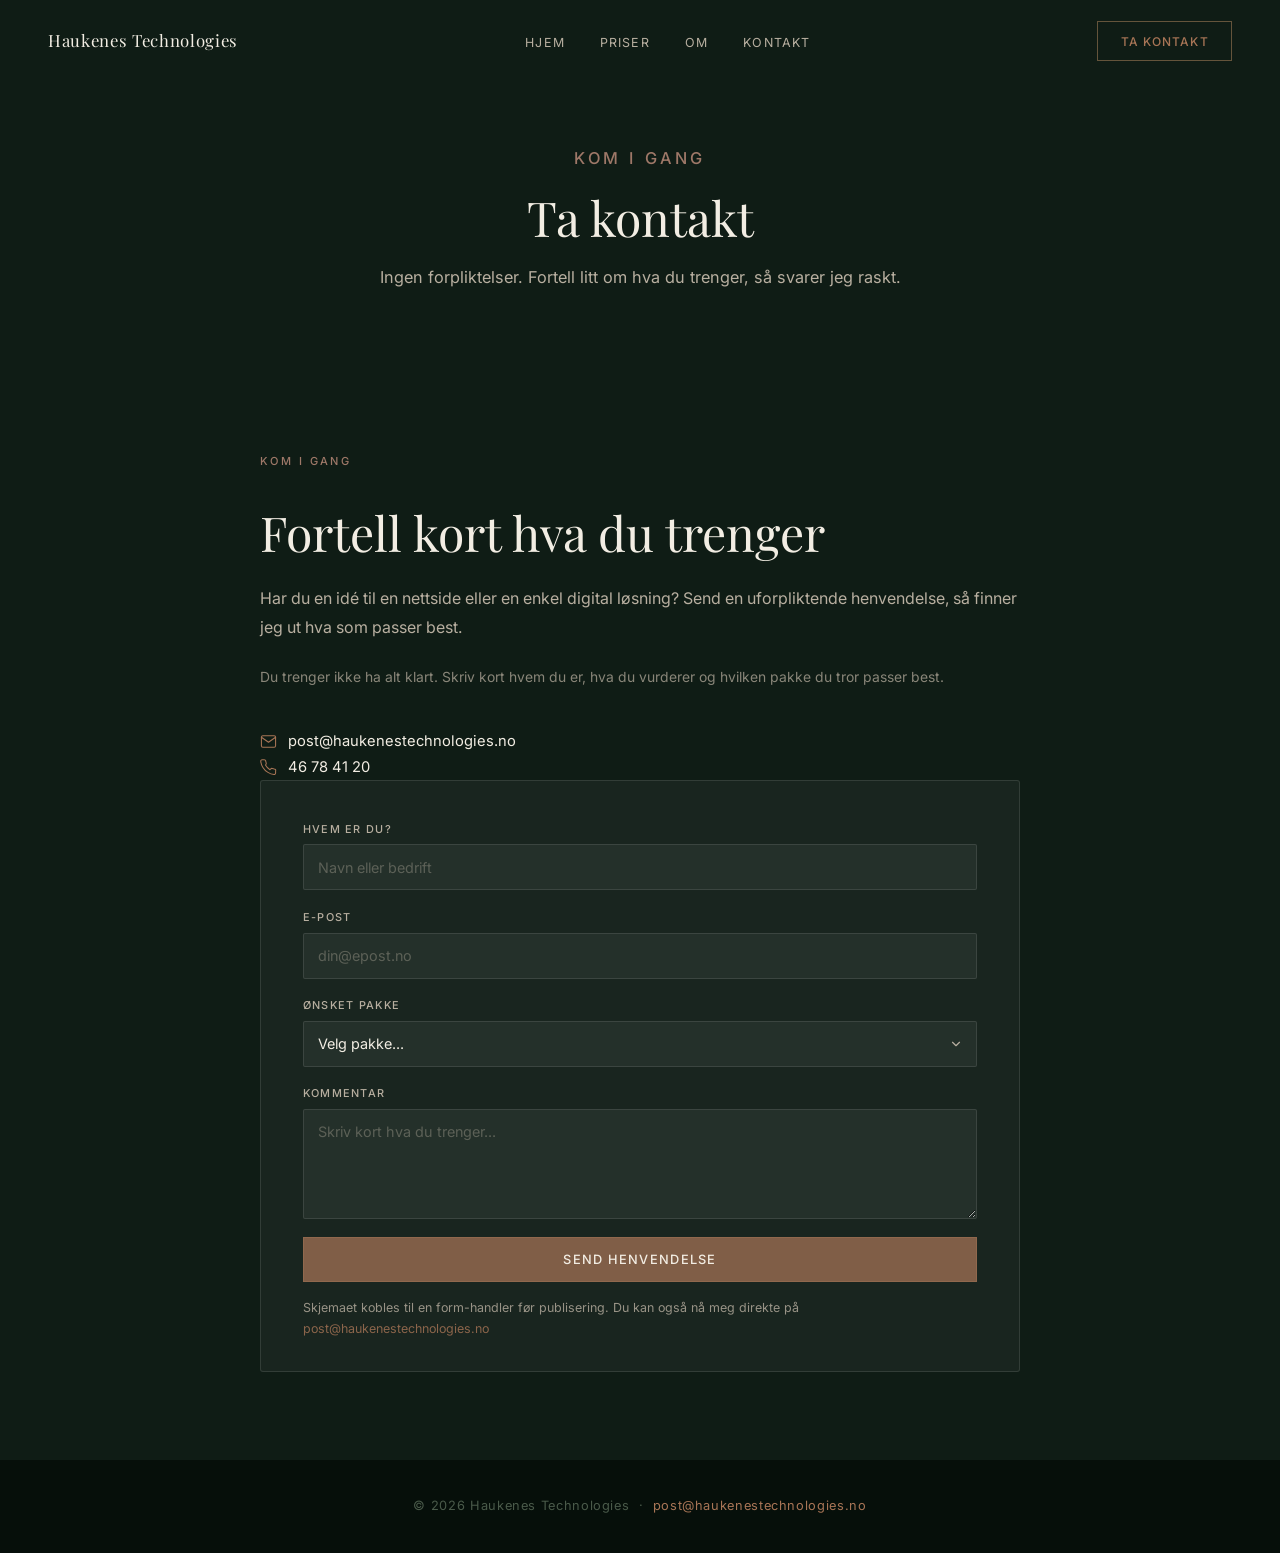
==== commit 109e3e43: "Oppdater innhold, hero-crop og prosess-seksjon - Tjeneste-seksjon: 4 kort på rad + insight-boks med " ====
--- a/kontakt.html
+++ b/kontakt.html
@@ -21,7 +21,7 @@
   </button>
   <ul class="nav-links" id="nav-links">
     <li><a href="/">Hjem</a></li>
-    <li><a href="priser.html">Priser</a></li>
+    <li><a href="/#priser">Priser</a></li>
     <li><a href="om.html">Om</a></li>
     <li><a href="kontakt.html">Kontakt</a></li>
     <li class="nav-cta-item">
--- a/public/style.css
+++ b/public/style.css
@@ -336,102 +336,77 @@
 /* ── SERVICES ─────────────────────────────────── */
 #services { background: var(--light-bg); }
 
-.value-grid {
+.value-items {
   display: grid;
   grid-template-columns: repeat(4, 1fr);
-  gap: 1.5rem;
-  margin-top: 3.5rem;
-}
-.value-card {
+  gap: 1.2rem;
+  margin-top: 3rem;
+}
+
+.insight-box {
+  display: flex;
+  align-items: flex-start;
+  gap: 1.7rem;
+  margin-top: 2.2rem;
+  padding: 1.6rem 1.8rem;
   background: var(--white);
   border: 1px solid var(--border);
-  border-radius: 3px;
-  padding: 2.4rem 2rem 2.2rem;
-  display: flex;
-  flex-direction: column;
-  gap: 1.2rem;
-  transition: transform 0.24s ease, box-shadow 0.24s ease;
-}
-.value-card:hover {
-  transform: translateY(-4px);
-  box-shadow: 0 8px 28px rgba(15,28,21,0.08);
-}
-.value-icon { width: 52px; height: 52px; color: var(--gold); flex-shrink: 0; }
-.value-card h3 {
+  border-left: 3px solid var(--gold);
+  border-radius: 2px;
+}
+.insight-icon {
+  width: 26px;
+  height: 26px;
+  color: var(--gold);
+  flex-shrink: 0;
+  margin-top: 1px;
+}
+.insight-title {
   font-family: 'Playfair Display', serif;
-  font-size: 1.15rem;
+  font-size: 0.95rem;
   font-weight: 400;
   color: var(--navy);
+  line-height: 1.55;
+  margin: 0 0 0.5rem;
+}
+.insight-title strong {
+  font-style: normal;
+  font-weight: 600;
+}
+.insight-body {
+  font-size: 0.84rem;
+  color: var(--muted);
+  line-height: 1.8;
   margin: 0;
 }
-.value-card p { font-size: 0.885rem; color: var(--muted); line-height: 1.8; margin: 0; }
-
-/* ── PRICE TEASER ─────────────────────────────── */
-#price-teaser { background: var(--beige); }
-
-.price-row {
-  display: grid;
-  grid-template-columns: repeat(3, 1fr);
-  margin-top: 2.5rem;
+.value-num {
+  display: block;
+  font-size: 0.65rem;
+  font-weight: 600;
+  letter-spacing: 0.12em;
+  color: var(--gold);
+  text-transform: uppercase;
+  margin-bottom: 0.5rem;
+}
+.value-item {
+  background: var(--white);
   border: 1px solid var(--border);
-  border-radius: 3px;
-  overflow: hidden;
-}
-.price-row-item {
-  padding: 2rem 2.2rem;
-  display: flex;
-  flex-direction: column;
-  gap: 0.7rem;
-  border-right: 1px solid var(--border);
-  background: var(--white);
-}
-.price-row-item:last-child { border-right: none; }
-.price-row-item.featured { background: #F0E9DE; }
-.pri-name {
-  font-size: 0.72rem;
-  letter-spacing: 0.1em;
-  color: var(--muted);
-  text-transform: uppercase;
+  border-radius: 2px;
+  padding: 1.5rem 1.4rem;
+}
+.value-item h3 {
+  font-family: 'Playfair Display', serif;
+  font-size: 1rem;
   font-weight: 500;
-  display: flex;
-  align-items: center;
-  gap: 0.65rem;
-  flex-wrap: wrap;
-}
-.pri-badge {
-  font-size: 0.58rem;
-  letter-spacing: 0.12em;
-  font-weight: 600;
-  color: var(--gold);
-  border: 1px solid rgba(168,117,86,0.4);
-  padding: 0.15rem 0.55rem;
-  border-radius: 2px;
-  text-transform: uppercase;
-  white-space: nowrap;
-}
-.pri-price {
-  font-family: 'Playfair Display', serif;
-  font-size: 1.9rem;
   color: var(--navy);
-  font-weight: 400;
-  line-height: 1.15;
-}
-.pri-price strong { font-weight: 500; }
-.pri-desc {
-  font-size: 0.845rem;
+  margin: 0 0 0.55rem;
+}
+.value-item p {
+  font-size: 0.84rem;
   color: var(--muted);
   line-height: 1.75;
-  margin-top: 0.2rem;
-  opacity: 0.9;
-}
-.price-row-note {
-  font-size: 0.78rem;
-  color: var(--rose);
-  margin-top: 1.3rem;
-  margin-bottom: 2.2rem;
-  line-height: 1.7;
-}
-.price-teaser-cta { text-align: center; }
+  margin: 0;
+}
 
 /* ── PROCESS ──────────────────────────────────── */
 #process { background: var(--navy); }
@@ -479,7 +454,8 @@
 .tier-info p { font-size: 0.855rem; color: var(--gray-beige); line-height: 1.8; }
 
 /* ── PRICING ──────────────────────────────────── */
-#pricing { background: var(--beige); }
+#pricing { background: #F3EEE5; }
+#priser  { background: #F3EEE5; scroll-margin-top: 120px; padding-top: 8rem; }
 
 .pricing-grid {
   display: grid;
@@ -489,61 +465,83 @@
   align-items: stretch;
 }
 .price-card {
-  background: var(--white);
-  border: 1px solid var(--border);
-  border-radius: 3px;
+  background: #FFFDF8;
+  border: 1px solid #DED5C8;
+  border-radius: 2px;
   padding: 2.4rem 2.2rem 2.2rem;
   display: flex;
   flex-direction: column;
+  box-shadow: 0 16px 40px rgba(16,32,24,0.07);
 }
 .price-card.featured {
-  background: #F0E9DE;
-  border-color: var(--gold);
-  box-shadow: 0 6px 32px rgba(15,28,21,0.09);
-}
-.card-tier { font-size: 0.63rem; letter-spacing: 0.18em; text-transform: uppercase; font-weight: 600; margin-bottom: 0.7rem; color: var(--gold); }
-.price-card.featured .card-tier {
+  background: #1F2822;
+  border: 1.5px solid #1F2822;
+  box-shadow: 0 24px 64px rgba(15,28,21,0.20);
+  transform: translateY(-8px);
+}
+.featured-label {
   display: inline-block;
-  background: var(--gold);
-  color: var(--white);
-  padding: 0.25rem 0.75rem;
-  border-radius: 2px;
-  margin-bottom: 1rem;
-}
-.price-card h3 { font-family: 'Playfair Display', serif; font-size: 1.4rem; font-weight: 400; color: var(--navy); margin-bottom: 0.7rem; }
-.price-for { font-size: 0.84rem; color: var(--muted); line-height: 1.65; padding-bottom: 1.2rem; border-bottom: 1px solid var(--border); margin-bottom: 1.4rem; }
-.price-amount { font-size: 2rem; font-weight: 300; color: var(--navy); letter-spacing: -0.02em; margin-bottom: 0.15rem; }
+  background: #A96A5D;
+  color: #F7F2E8;
+  font-size: 0.68rem;
+  letter-spacing: 0.12em;
+  text-transform: uppercase;
+  font-weight: 600;
+  padding: 0.45rem 0.75rem;
+  border-radius: 999px;
+  margin-bottom: 1.2rem;
+}
+.price-card.featured h3 { color: #F7F2E8; }
+.price-card.featured .price-for { color: #D8CFC0; border-bottom-color: rgba(247,242,232,0.18); }
+.price-card.featured .price-amount { color: #F7F2E8; font-size: 2.2rem; margin-top: 0.3rem; }
+.price-card.featured .price-note { color: #BFB3A4; }
+.price-card.featured .price-features li { color: #D8CFC0; border-bottom-color: rgba(247,242,232,0.18); }
+.price-card.featured .price-features li svg { color: #C8906A; }
+.price-card.featured .price-disclaimer { color: #BFB3A4; border-top-color: rgba(247,242,232,0.18); }
+.price-card h3 { font-family: 'Playfair Display', serif; font-size: 1.4rem; font-weight: 400; color: #102018; margin-bottom: 0.7rem; }
+.price-for { font-size: 0.84rem; color: #5F6B61; line-height: 1.65; padding-bottom: 1.2rem; border-bottom: 1px solid #E8E0D5; margin-bottom: 1.4rem; }
+.price-amount { font-size: 2rem; font-weight: 300; color: #102018; letter-spacing: -0.02em; margin-bottom: 0.15rem; }
 .price-amount strong { font-weight: 600; }
-.price-note { font-size: 0.73rem; color: #7A8A78; margin-bottom: 1.6rem; }
+.price-note { font-size: 0.73rem; color: #7A867A; margin-bottom: 1.6rem; }
 .price-features { list-style: none; flex: 1; margin-bottom: 1.4rem; }
 .price-features li {
   font-size: 0.87rem;
-  color: var(--muted);
+  color: #102018;
   padding: 0.48rem 0;
-  border-bottom: 1px solid #E8E3D8;
+  border-bottom: 1px solid #E8E0D5;
   display: flex;
   align-items: flex-start;
   gap: 0.65rem;
 }
 .price-features li:last-child { border-bottom: none; }
-.price-features li svg { color: var(--gold); flex-shrink: 0; margin-top: 3px; }
-.price-disclaimer { font-size: 0.73rem; color: #8A9A88; line-height: 1.6; padding-top: 1rem; border-top: 1px solid var(--border); margin-bottom: 1.6rem; }
+.price-features li svg { color: #A8795D; flex-shrink: 0; margin-top: 3px; }
+.price-disclaimer { font-size: 0.73rem; color: #7A867A; line-height: 1.6; padding-top: 1rem; border-top: 1px solid #E8E0D5; margin-bottom: 1.6rem; }
+
+/* Pricing button overrides */
+.price-card .btn-outline {
+  border: 1px solid #A8795D;
+  color: #8E634A;
+  background: transparent;
+}
+.price-card .btn-outline:hover { background: #FFF9F1; color: #8E634A; transform: none; }
+.price-card.featured .btn-primary { background: #F7F2E8; color: #1F2822; border-color: #F7F2E8; }
+.price-card.featured .btn-primary:hover { background: #EDE4D8; transform: none; }
 
 /* ── DOMAIN INFO ──────────────────────────────── */
 .domain-box {
   display: flex;
   align-items: flex-start;
   gap: 1.8rem;
-  background: var(--white);
-  border: 1px solid var(--border);
-  border-left: 3px solid var(--gold);
-  border-radius: 3px;
+  background: #FFFDF8;
+  border: 1px solid #DED5C8;
+  border-left: 3px solid #A8795D;
+  border-radius: 2px;
   padding: 2rem 2.4rem;
   margin-top: 2.8rem;
 }
-.domain-box-icon { flex-shrink: 0; color: var(--gold); width: 28px; height: 28px; margin-top: 0.15rem; }
-.domain-box h4 { font-size: 1rem; font-weight: 600; color: var(--navy); margin-bottom: 0.55rem; }
-.domain-box p { font-size: 0.88rem; color: var(--muted); line-height: 1.8; margin: 0; }
+.domain-box-icon { flex-shrink: 0; color: #A8795D; width: 28px; height: 28px; margin-top: 0.15rem; }
+.domain-box h4 { font-size: 1rem; font-weight: 600; color: #102018; margin-bottom: 0.55rem; }
+.domain-box p { font-size: 0.88rem; color: #5F6B61; line-height: 1.8; margin: 0; }
 
 /* ── HOW IT WORKS (priser.html) ───────────────── */
 #how-it-works { background: var(--navy); }
@@ -616,26 +614,29 @@
 .about-text p:last-of-type { margin-bottom: 2rem; }
 
 /* ── CONTACT ──────────────────────────────────── */
-#contact { background: var(--navy); }
+#contact { background: var(--navy); padding: 5rem 1.5rem 5.5rem; }
+#contact .container { max-width: 760px; }
 #contact h2 { color: var(--beige); }
 #contact .section-label { color: var(--rose); }
 #contact .lead { color: var(--gray-beige); }
 
-.contact-grid { display: grid; grid-template-columns: 1fr 1fr; gap: 5rem; margin-top: 3.5rem; align-items: start; }
-.contact-left p { font-size: 0.95rem; color: var(--gray-beige); line-height: 1.85; margin-bottom: 2.2rem; }
+.contact-left { margin-top: 2rem; }
+.contact-left p { font-size: 0.95rem; color: var(--gray-beige); line-height: 1.85; margin-bottom: 1.5rem; }
+
+.contact-details-inline {
+  display: flex;
+  gap: 2.8rem;
+  margin: 0.4rem 0 1.8rem;
+  flex-wrap: wrap;
+}
 .contact-detail {
   display: flex;
   align-items: center;
-  gap: 1rem;
-  padding: 1.1rem 0;
-  border-bottom: 1px solid rgba(255,255,255,0.07);
-}
-.contact-detail:first-of-type { border-top: 1px solid rgba(255,255,255,0.07); }
+  gap: 0.7rem;
+}
 .contact-detail svg { color: var(--gold); flex-shrink: 0; }
-.contact-detail a { color: var(--beige); text-decoration: none; font-size: 0.95rem; transition: color 0.2s; }
+.contact-detail a { color: var(--beige); text-decoration: none; font-size: 0.92rem; transition: color 0.2s; }
 .contact-detail a:hover { color: var(--gold); }
-.contact-monitor { display: flex; justify-content: center; align-items: flex-start; padding-top: 0.5rem; }
-.contact-monitor svg { width: 100%; max-width: 360px; height: auto; }
 
 /* ── CONTACT FORM ─────────────────────────────── */
 .contact-form { margin-top: 2rem; }
@@ -754,13 +755,11 @@
 /* ── RESPONSIVE ───────────────────────────────── */
 @media (max-width: 1000px) {
   .pricing-grid { grid-template-columns: 1fr; max-width: 480px; margin-left: auto; margin-right: auto; }
-  .price-row { grid-template-columns: 1fr; }
-  .price-row-item { border-right: none; border-bottom: 1px solid var(--border); }
-  .price-row-item:last-child { border-bottom: none; }
+  .price-card.featured { transform: none; }
 }
 
 @media (max-width: 900px) {
-  .value-grid { grid-template-columns: repeat(2, 1fr); }
+  .value-items { grid-template-columns: repeat(2, 1fr); }
   .tier-grid { grid-template-columns: 1fr; gap: 2.5rem; }
   .tier-connector { display: none; }
   .about-grid { grid-template-columns: 1fr; gap: 3rem; }
@@ -810,8 +809,10 @@
 
   section { padding: 5rem 1.3rem; }
 
-  /* Hero video: crop from bottom on portrait screens for better framing */
-  .hero-video { object-position: center 30%; }
+  /* Hero video: per-video focal point on portrait screens */
+  .hero-video        { object-position: center 30%; }
+  .hero-video--h2    { object-position: 72% center; }
+  .hero-video--h3-4  { object-position: 18% center; }
 
   /* Darker overlay on mobile — stable and controlled regardless of video frame */
   .hero-overlay {
@@ -823,9 +824,8 @@
     );
   }
 
-  .contact-grid { grid-template-columns: 1fr; gap: 3rem; }
-  .contact-monitor { display: none; }
   .contact-form-panel { padding: 1.8rem 1.4rem 1.6rem; }
+  .contact-details-inline { flex-direction: column; gap: 0.8rem; margin-bottom: 1.4rem; }
   .assurance-grid { grid-template-columns: 1fr; }
 
   .hero-brand { font-size: clamp(2.2rem, 10vw, 3.4rem); }
@@ -835,7 +835,7 @@
 }
 
 @media (max-width: 480px) {
-  .value-grid { grid-template-columns: 1fr; }
+  .value-items { grid-template-columns: 1fr; }
   .process-steps { grid-template-columns: 1fr; }
   .domain-box { flex-direction: column; gap: 1rem; }
 }
